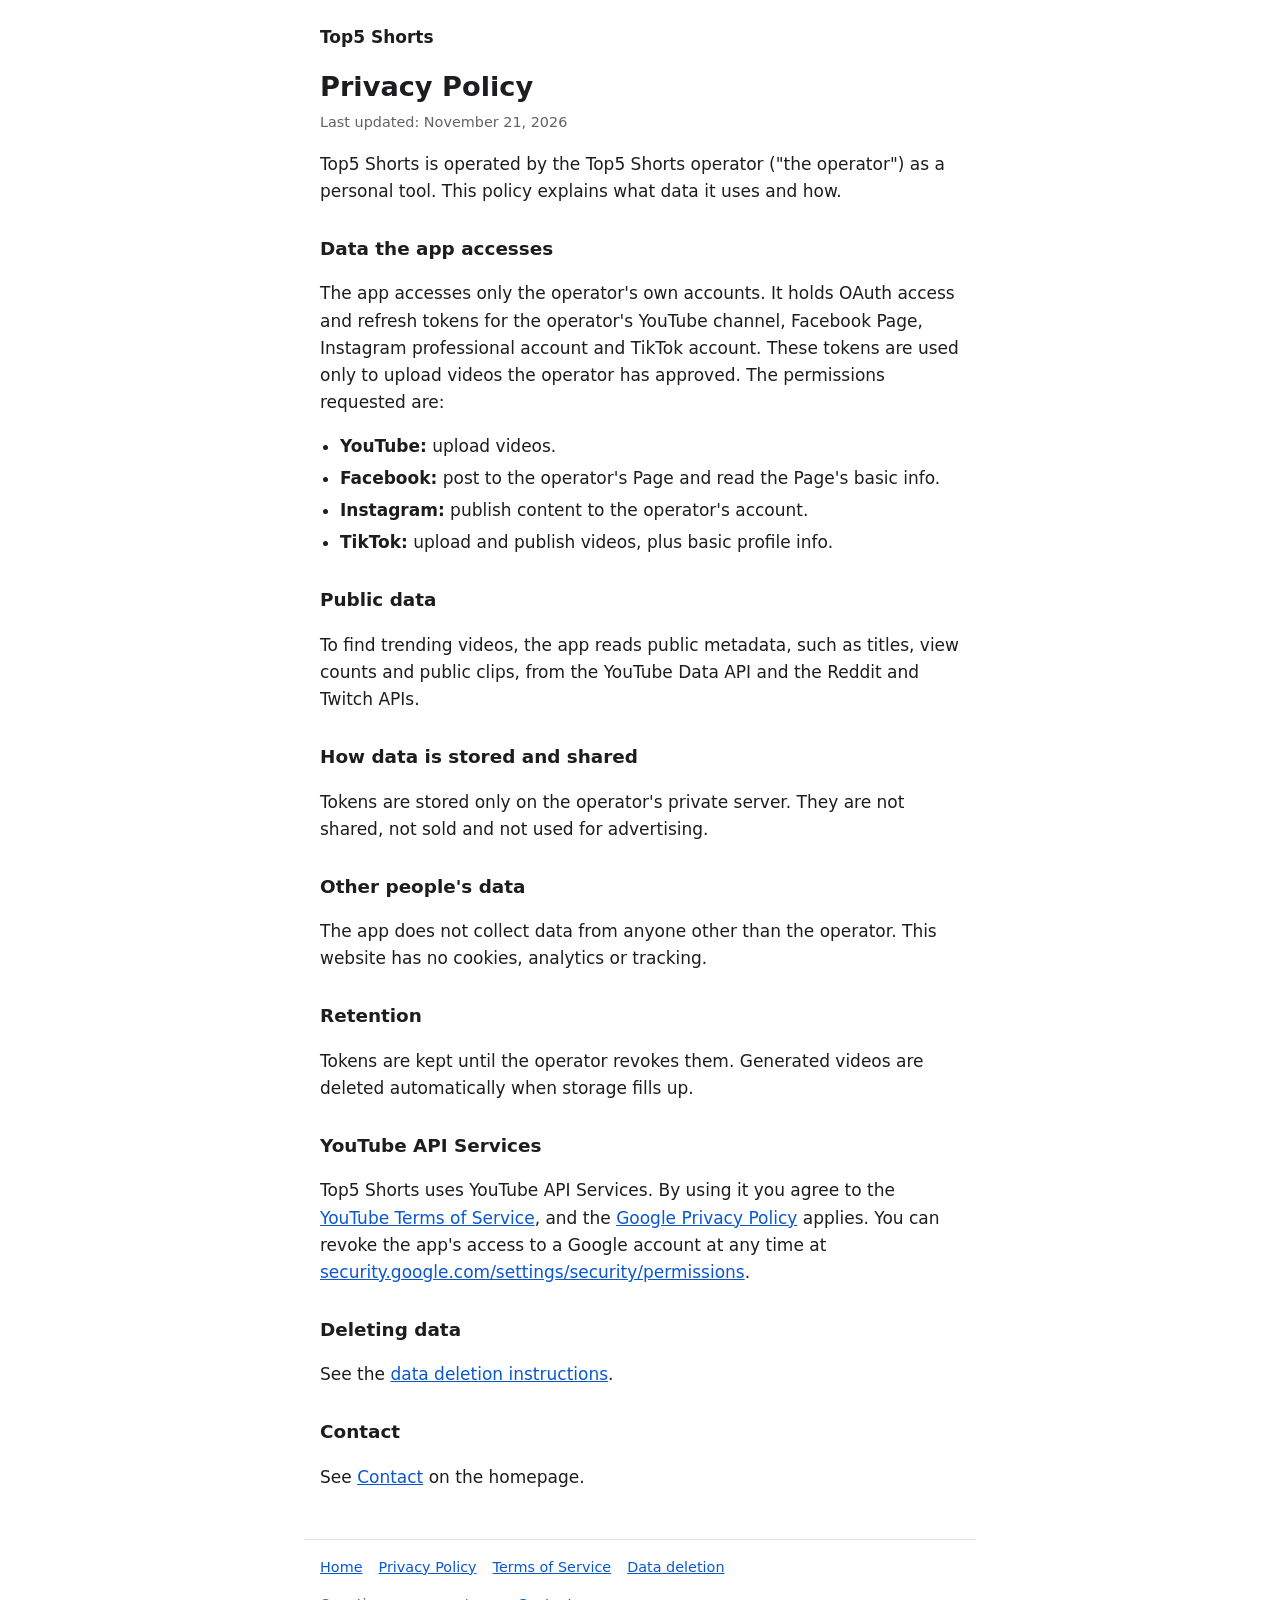
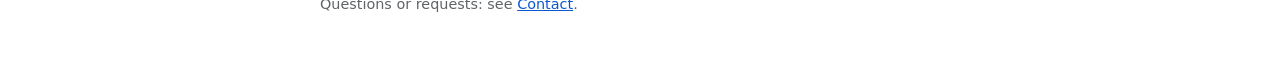
==== privacy/index.html @ 3ca0ee44 "Add Top5 Shorts policy site (home, privacy, terms, data deletion) Co-Authored-By: Claude Opus 5.5 <n" ====
<!doctype html>
<html lang="en">
<head>
<meta charset="utf-8">
<meta name="viewport" content="width=device-width, initial-scale=1">
<title>Privacy Policy · Top5 Shorts</title>
<meta name="description" content="Privacy Policy for Top5 Shorts.">
<link rel="stylesheet" href="/style.css">
</head>
<body>
<header><a href="/">Top5 Shorts</a></header>
<main>
<h1>Privacy Policy</h1>
<p class="updated">Last updated: November 21, 2026</p>
<p>Top5 Shorts is operated by the Top5 Shorts operator ("the operator") as a personal tool. This policy explains what data it uses and how.</p>

<h2>Data the app accesses</h2>
<p>The app accesses only the operator's own accounts. It holds OAuth access and refresh tokens for the operator's YouTube channel, Facebook Page, Instagram professional account and TikTok account. These tokens are used only to upload videos the operator has approved. The permissions requested are:</p>
<ul>
<li><strong>YouTube:</strong> upload videos.</li>
<li><strong>Facebook:</strong> post to the operator's Page and read the Page's basic info.</li>
<li><strong>Instagram:</strong> publish content to the operator's account.</li>
<li><strong>TikTok:</strong> upload and publish videos, plus basic profile info.</li>
</ul>

<h2>Public data</h2>
<p>To find trending videos, the app reads public metadata, such as titles, view counts and public clips, from the YouTube Data API and the Reddit and Twitch APIs.</p>

<h2>How data is stored and shared</h2>
<p>Tokens are stored only on the operator's private server. They are not shared, not sold and not used for advertising.</p>

<h2>Other people's data</h2>
<p>The app does not collect data from anyone other than the operator. This website has no cookies, analytics or tracking.</p>

<h2>Retention</h2>
<p>Tokens are kept until the operator revokes them. Generated videos are deleted automatically when storage fills up.</p>

<h2>YouTube API Services</h2>
<p>Top5 Shorts uses YouTube API Services. By using it you agree to the <a href="https://www.youtube.com/t/terms">YouTube Terms of Service</a>, and the <a href="https://policies.google.com/privacy">Google Privacy Policy</a> applies. You can revoke the app's access to a Google account at any time at <a href="https://security.google.com/settings/security/permissions">security.google.com/settings/security/permissions</a>.</p>

<h2>Deleting data</h2>
<p>See the <a href="/data-deletion/">data deletion instructions</a>.</p>

<h2>Contact</h2>
<p>See <a href="/#contact">Contact</a> on the homepage.</p>
</main>
<footer>
<nav><a href="/">Home</a><a href="/privacy/">Privacy Policy</a><a href="/terms/">Terms of Service</a><a href="/data-deletion/">Data deletion</a></nav>
<p>Questions or requests: see <a href="/#contact">Contact</a>.</p>
</footer>
</body>
</html>
---- style.css ----
:root{--bg:#fff;--fg:#1d1d1f;--muted:#5f6368;--link:#0b57d0;--line:#e3e3e3}
@media (prefers-color-scheme:dark){:root{--bg:#141414;--fg:#ececec;--muted:#a0a0a0;--link:#8ab4f8;--line:#333}}
*{box-sizing:border-box}
html{-webkit-text-size-adjust:100%}
body{margin:0;background:var(--bg);color:var(--fg);font:17px/1.6 system-ui,-apple-system,"Segoe UI",Roboto,sans-serif}
main,header,footer{max-width:42rem;margin:0 auto;padding:0 16px}
header{padding-top:24px}
header a{color:var(--fg);font-weight:700;text-decoration:none}
h1{font-size:1.7rem;line-height:1.25;margin:1.2rem 0 .4rem}
h2{font-size:1.15rem;margin:1.8rem 0 .4rem}
a{color:var(--link);overflow-wrap:anywhere}
.updated{color:var(--muted);font-size:.9rem;margin-top:0}
ul{padding-left:1.25rem}
li{margin:.3rem 0}
footer{margin-top:3rem;padding-top:16px;padding-bottom:32px;border-top:1px solid var(--line);color:var(--muted);font-size:.9rem}
footer nav a{margin-right:1rem;display:inline-block}
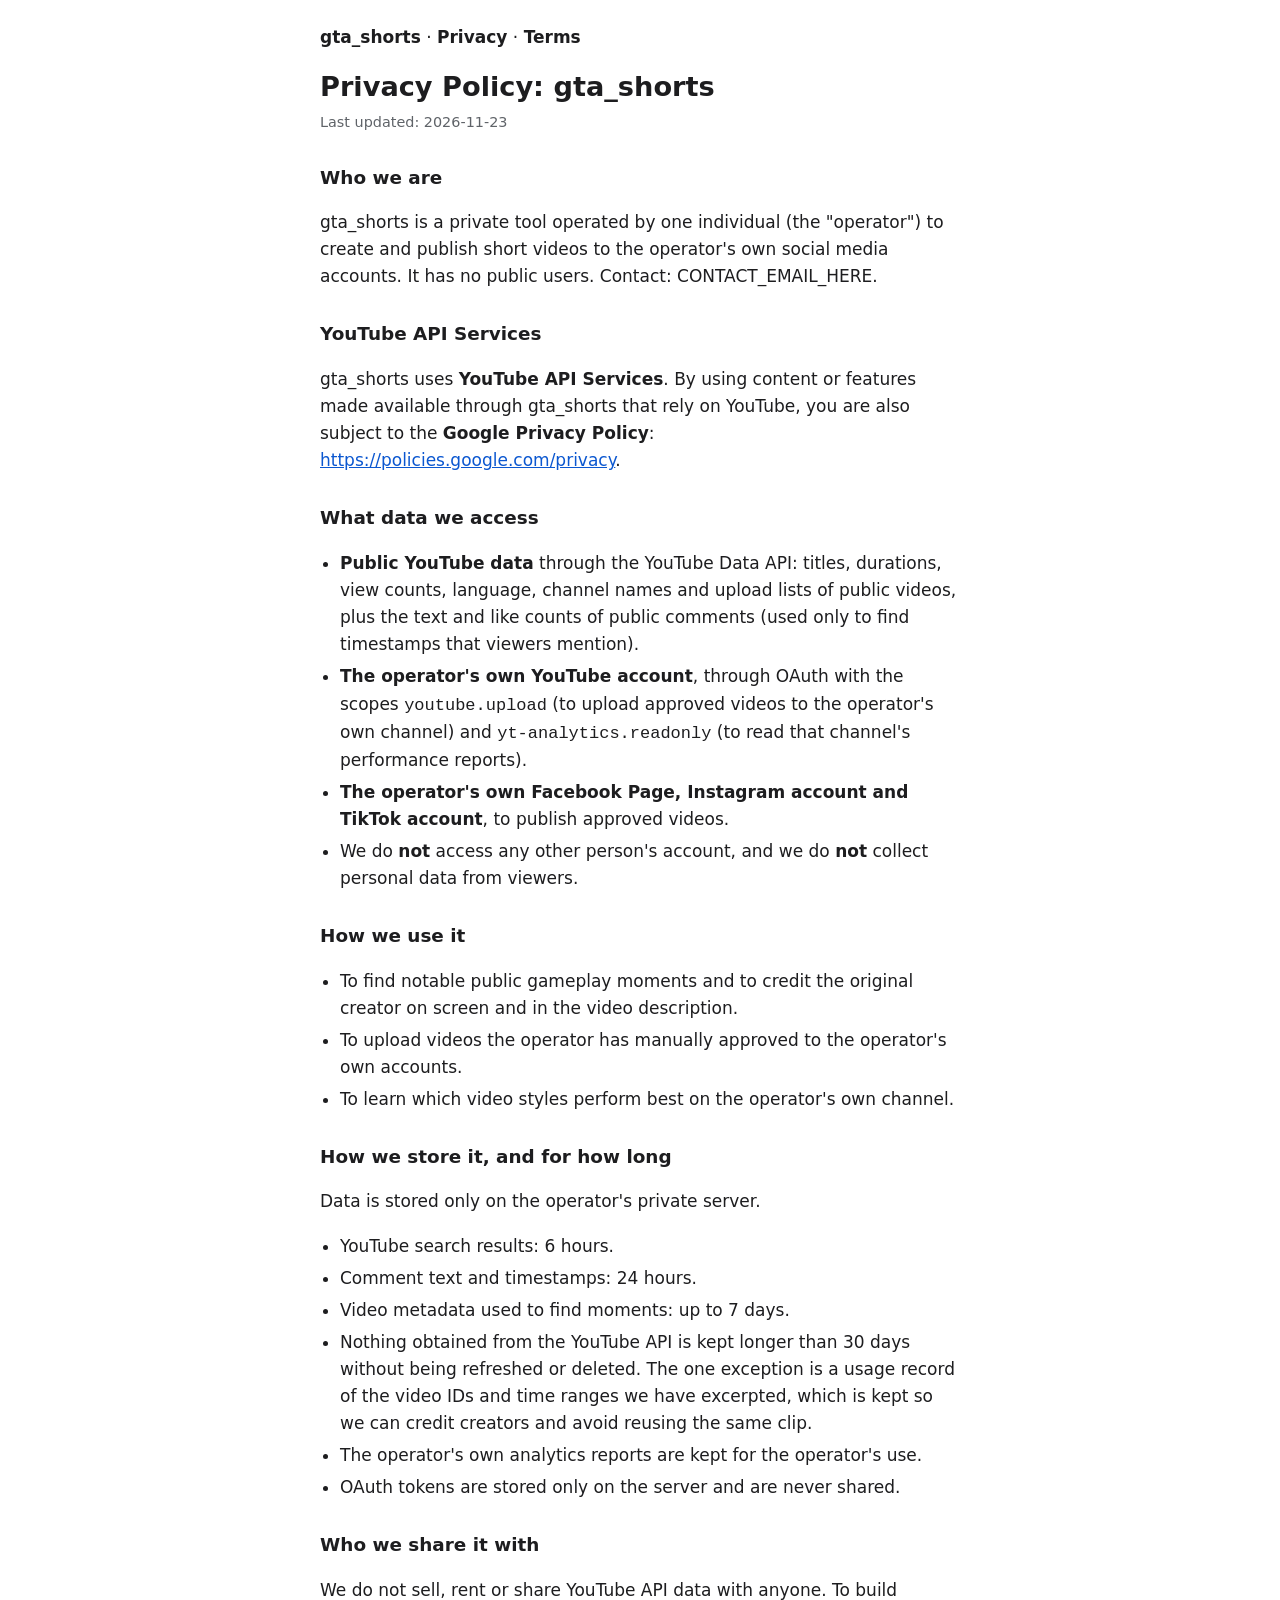
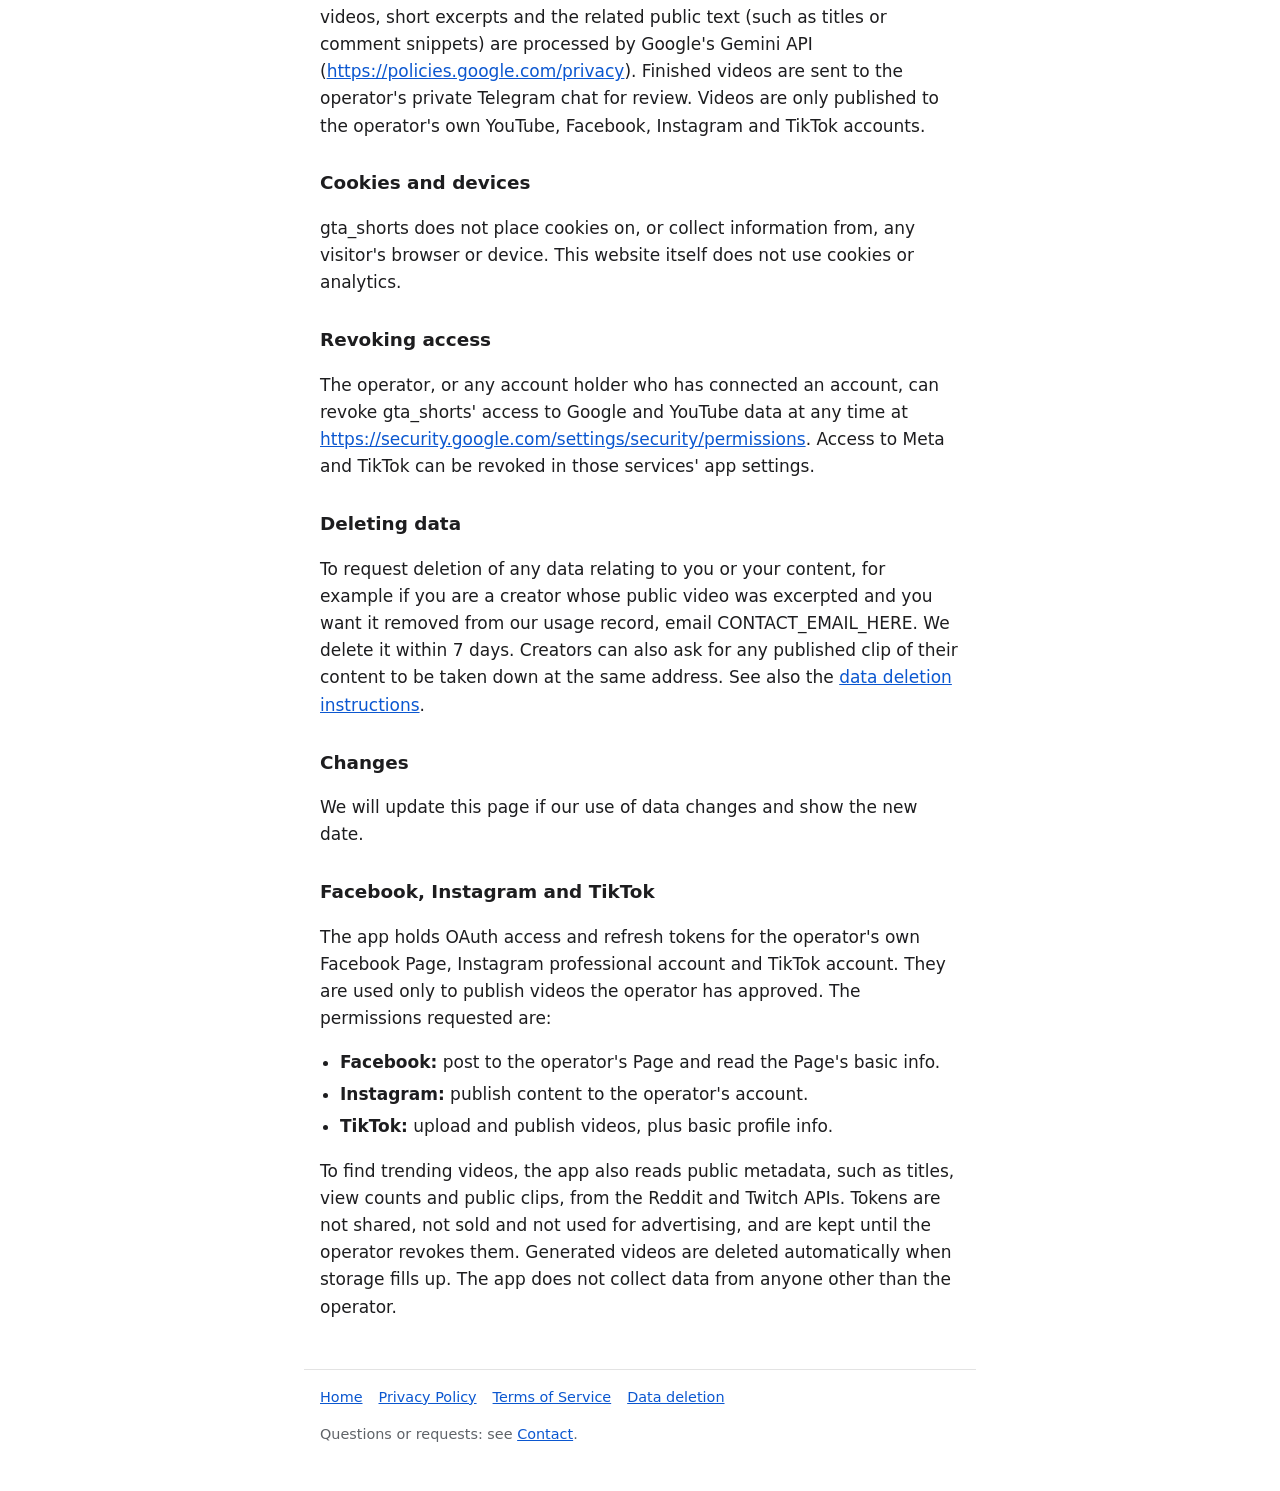
==== commit 60aa80c7: "Add YouTube-audit privacy and terms pages at /privacy.html and /terms.html Old /privacy/ and /terms/" ====
--- a/privacy/index.html
+++ b/privacy/index.html
@@ -3,49 +3,75 @@
 <head>
 <meta charset="utf-8">
 <meta name="viewport" content="width=device-width, initial-scale=1">
-<title>Privacy Policy · Top5 Shorts</title>
-<meta name="description" content="Privacy Policy for Top5 Shorts.">
+<title>Privacy Policy · gta_shorts</title>
+<meta name="description" content="Privacy Policy for gta_shorts.">
+<link rel="canonical" href="https://potato-dragon.github.io/privacy.html">
 <link rel="stylesheet" href="/style.css">
 </head>
 <body>
-<header><a href="/">Top5 Shorts</a></header>
+<header><a href="/">gta_shorts</a> · <a href="/privacy.html">Privacy</a> · <a href="/terms.html">Terms</a></header>
 <main>
-<h1>Privacy Policy</h1>
-<p class="updated">Last updated: November 21, 2026</p>
-<p>Top5 Shorts is operated by the Top5 Shorts operator ("the operator") as a personal tool. This policy explains what data it uses and how.</p>
+<h1>Privacy Policy: gta_shorts</h1>
+<p class="updated">Last updated: 2026-11-23</p>
 
-<h2>Data the app accesses</h2>
-<p>The app accesses only the operator's own accounts. It holds OAuth access and refresh tokens for the operator's YouTube channel, Facebook Page, Instagram professional account and TikTok account. These tokens are used only to upload videos the operator has approved. The permissions requested are:</p>
+<h2>Who we are</h2>
+<p>gta_shorts is a private tool operated by one individual (the "operator") to create and publish short videos to the operator's own social media accounts. It has no public users. Contact: CONTACT_EMAIL_HERE.</p>
+
+<h2>YouTube API Services</h2>
+<p>gta_shorts uses <strong>YouTube API Services</strong>. By using content or features made available through gta_shorts that rely on YouTube, you are also subject to the <strong>Google Privacy Policy</strong>: <a href="https://policies.google.com/privacy">https://policies.google.com/privacy</a>.</p>
+
+<h2>What data we access</h2>
 <ul>
-<li><strong>YouTube:</strong> upload videos.</li>
+<li><strong>Public YouTube data</strong> through the YouTube Data API: titles, durations, view counts, language, channel names and upload lists of public videos, plus the text and like counts of public comments (used only to find timestamps that viewers mention).</li>
+<li><strong>The operator's own YouTube account</strong>, through OAuth with the scopes <code>youtube.upload</code> (to upload approved videos to the operator's own channel) and <code>yt-analytics.readonly</code> (to read that channel's performance reports).</li>
+<li><strong>The operator's own Facebook Page, Instagram account and TikTok account</strong>, to publish approved videos.</li>
+<li>We do <strong>not</strong> access any other person's account, and we do <strong>not</strong> collect personal data from viewers.</li>
+</ul>
+
+<h2>How we use it</h2>
+<ul>
+<li>To find notable public gameplay moments and to credit the original creator on screen and in the video description.</li>
+<li>To upload videos the operator has manually approved to the operator's own accounts.</li>
+<li>To learn which video styles perform best on the operator's own channel.</li>
+</ul>
+
+<h2>How we store it, and for how long</h2>
+<p>Data is stored only on the operator's private server.</p>
+<ul>
+<li>YouTube search results: 6 hours.</li>
+<li>Comment text and timestamps: 24 hours.</li>
+<li>Video metadata used to find moments: up to 7 days.</li>
+<li>Nothing obtained from the YouTube API is kept longer than 30 days without being refreshed or deleted. The one exception is a usage record of the video IDs and time ranges we have excerpted, which is kept so we can credit creators and avoid reusing the same clip.</li>
+<li>The operator's own analytics reports are kept for the operator's use.</li>
+<li>OAuth tokens are stored only on the server and are never shared.</li>
+</ul>
+
+<h2>Who we share it with</h2>
+<p>We do not sell, rent or share YouTube API data with anyone. To build videos, short excerpts and the related public text (such as titles or comment snippets) are processed by Google's Gemini API (<a href="https://policies.google.com/privacy">https://policies.google.com/privacy</a>). Finished videos are sent to the operator's private Telegram chat for review. Videos are only published to the operator's own YouTube, Facebook, Instagram and TikTok accounts.</p>
+
+<h2>Cookies and devices</h2>
+<p>gta_shorts does not place cookies on, or collect information from, any visitor's browser or device. This website itself does not use cookies or analytics.</p>
+
+<h2>Revoking access</h2>
+<p>The operator, or any account holder who has connected an account, can revoke gta_shorts' access to Google and YouTube data at any time at <a href="https://security.google.com/settings/security/permissions">https://security.google.com/settings/security/permissions</a>. Access to Meta and TikTok can be revoked in those services' app settings.</p>
+
+<h2>Deleting data</h2>
+<p>To request deletion of any data relating to you or your content, for example if you are a creator whose public video was excerpted and you want it removed from our usage record, email CONTACT_EMAIL_HERE. We delete it within 7 days. Creators can also ask for any published clip of their content to be taken down at the same address. See also the <a href="/data-deletion/">data deletion instructions</a>.</p>
+
+<h2>Changes</h2>
+<p>We will update this page if our use of data changes and show the new date.</p>
+
+<h2>Facebook, Instagram and TikTok</h2>
+<p>The app holds OAuth access and refresh tokens for the operator's own Facebook Page, Instagram professional account and TikTok account. They are used only to publish videos the operator has approved. The permissions requested are:</p>
+<ul>
 <li><strong>Facebook:</strong> post to the operator's Page and read the Page's basic info.</li>
 <li><strong>Instagram:</strong> publish content to the operator's account.</li>
 <li><strong>TikTok:</strong> upload and publish videos, plus basic profile info.</li>
 </ul>
-
-<h2>Public data</h2>
-<p>To find trending videos, the app reads public metadata, such as titles, view counts and public clips, from the YouTube Data API and the Reddit and Twitch APIs.</p>
-
-<h2>How data is stored and shared</h2>
-<p>Tokens are stored only on the operator's private server. They are not shared, not sold and not used for advertising.</p>
-
-<h2>Other people's data</h2>
-<p>The app does not collect data from anyone other than the operator. This website has no cookies, analytics or tracking.</p>
-
-<h2>Retention</h2>
-<p>Tokens are kept until the operator revokes them. Generated videos are deleted automatically when storage fills up.</p>
-
-<h2>YouTube API Services</h2>
-<p>Top5 Shorts uses YouTube API Services. By using it you agree to the <a href="https://www.youtube.com/t/terms">YouTube Terms of Service</a>, and the <a href="https://policies.google.com/privacy">Google Privacy Policy</a> applies. You can revoke the app's access to a Google account at any time at <a href="https://security.google.com/settings/security/permissions">security.google.com/settings/security/permissions</a>.</p>
-
-<h2>Deleting data</h2>
-<p>See the <a href="/data-deletion/">data deletion instructions</a>.</p>
-
-<h2>Contact</h2>
-<p>See <a href="/#contact">Contact</a> on the homepage.</p>
+<p>To find trending videos, the app also reads public metadata, such as titles, view counts and public clips, from the Reddit and Twitch APIs. Tokens are not shared, not sold and not used for advertising, and are kept until the operator revokes them. Generated videos are deleted automatically when storage fills up. The app does not collect data from anyone other than the operator.</p>
 </main>
 <footer>
-<nav><a href="/">Home</a><a href="/privacy/">Privacy Policy</a><a href="/terms/">Terms of Service</a><a href="/data-deletion/">Data deletion</a></nav>
+<nav><a href="/">Home</a><a href="/privacy.html">Privacy Policy</a><a href="/terms.html">Terms of Service</a><a href="/data-deletion/">Data deletion</a></nav>
 <p>Questions or requests: see <a href="/#contact">Contact</a>.</p>
 </footer>
 </body>
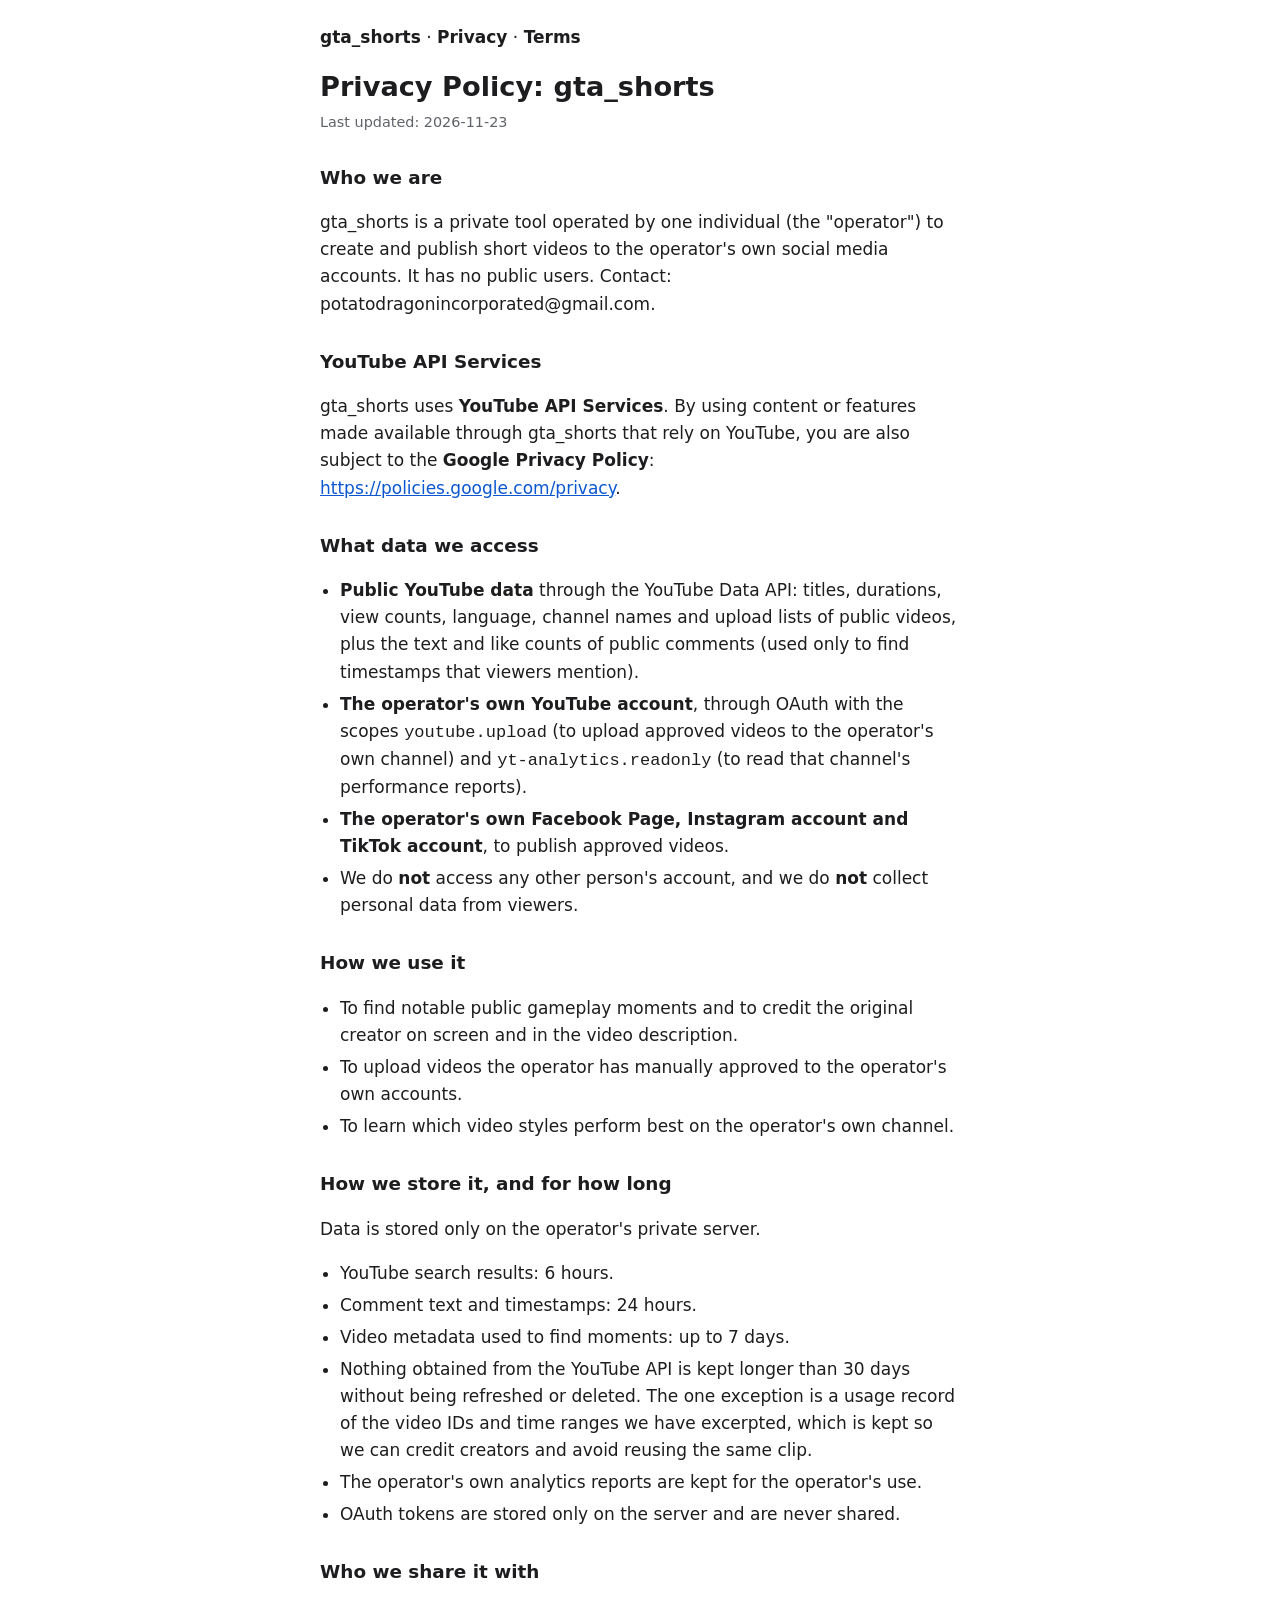
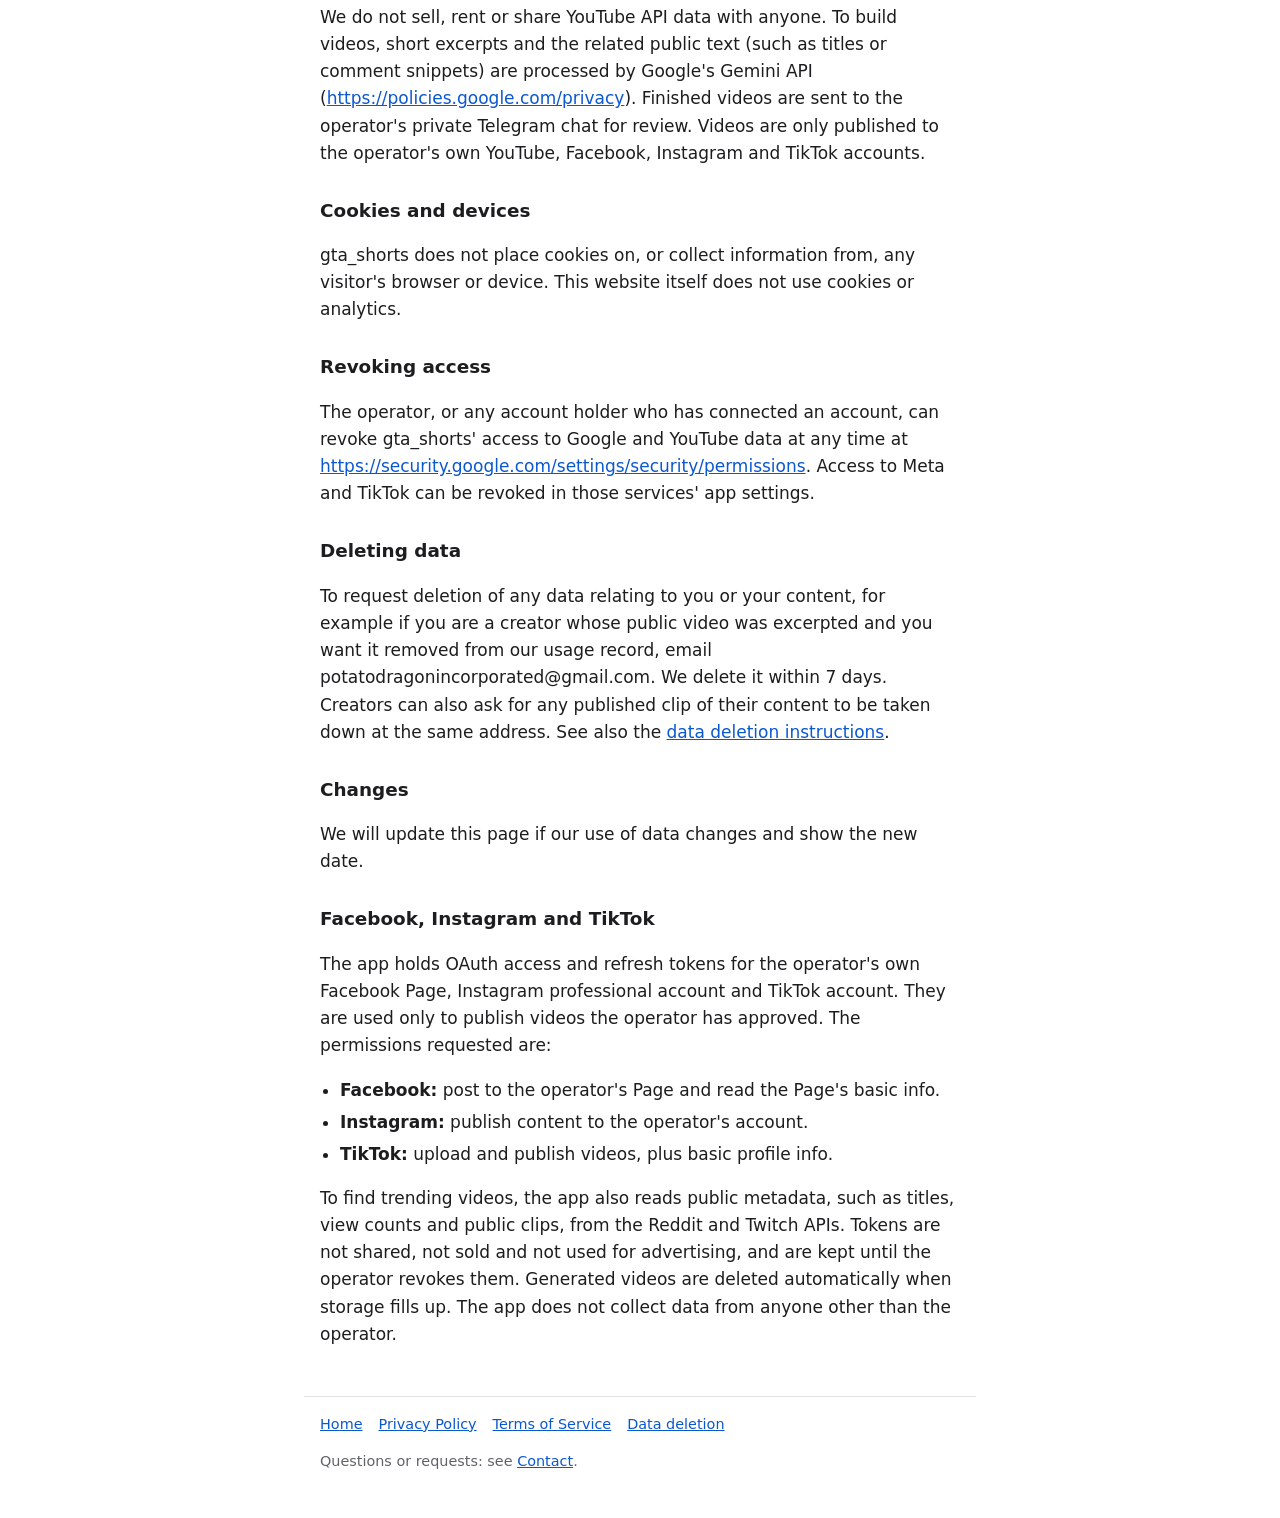
==== commit 221c1814: "Fill in contact email on home, privacy and terms pages Co-Authored-By: Claude Sonnet 5.5 <noreply@an" ====
--- a/privacy/index.html
+++ b/privacy/index.html
@@ -15,7 +15,7 @@
 <p class="updated">Last updated: 2026-11-23</p>
 
 <h2>Who we are</h2>
-<p>gta_shorts is a private tool operated by one individual (the "operator") to create and publish short videos to the operator's own social media accounts. It has no public users. Contact: CONTACT_EMAIL_HERE.</p>
+<p>gta_shorts is a private tool operated by one individual (the "operator") to create and publish short videos to the operator's own social media accounts. It has no public users. Contact: potatodragonincorporated@gmail.com.</p>
 
 <h2>YouTube API Services</h2>
 <p>gta_shorts uses <strong>YouTube API Services</strong>. By using content or features made available through gta_shorts that rely on YouTube, you are also subject to the <strong>Google Privacy Policy</strong>: <a href="https://policies.google.com/privacy">https://policies.google.com/privacy</a>.</p>
@@ -56,7 +56,7 @@
 <p>The operator, or any account holder who has connected an account, can revoke gta_shorts' access to Google and YouTube data at any time at <a href="https://security.google.com/settings/security/permissions">https://security.google.com/settings/security/permissions</a>. Access to Meta and TikTok can be revoked in those services' app settings.</p>
 
 <h2>Deleting data</h2>
-<p>To request deletion of any data relating to you or your content, for example if you are a creator whose public video was excerpted and you want it removed from our usage record, email CONTACT_EMAIL_HERE. We delete it within 7 days. Creators can also ask for any published clip of their content to be taken down at the same address. See also the <a href="/data-deletion/">data deletion instructions</a>.</p>
+<p>To request deletion of any data relating to you or your content, for example if you are a creator whose public video was excerpted and you want it removed from our usage record, email potatodragonincorporated@gmail.com. We delete it within 7 days. Creators can also ask for any published clip of their content to be taken down at the same address. See also the <a href="/data-deletion/">data deletion instructions</a>.</p>
 
 <h2>Changes</h2>
 <p>We will update this page if our use of data changes and show the new date.</p>
